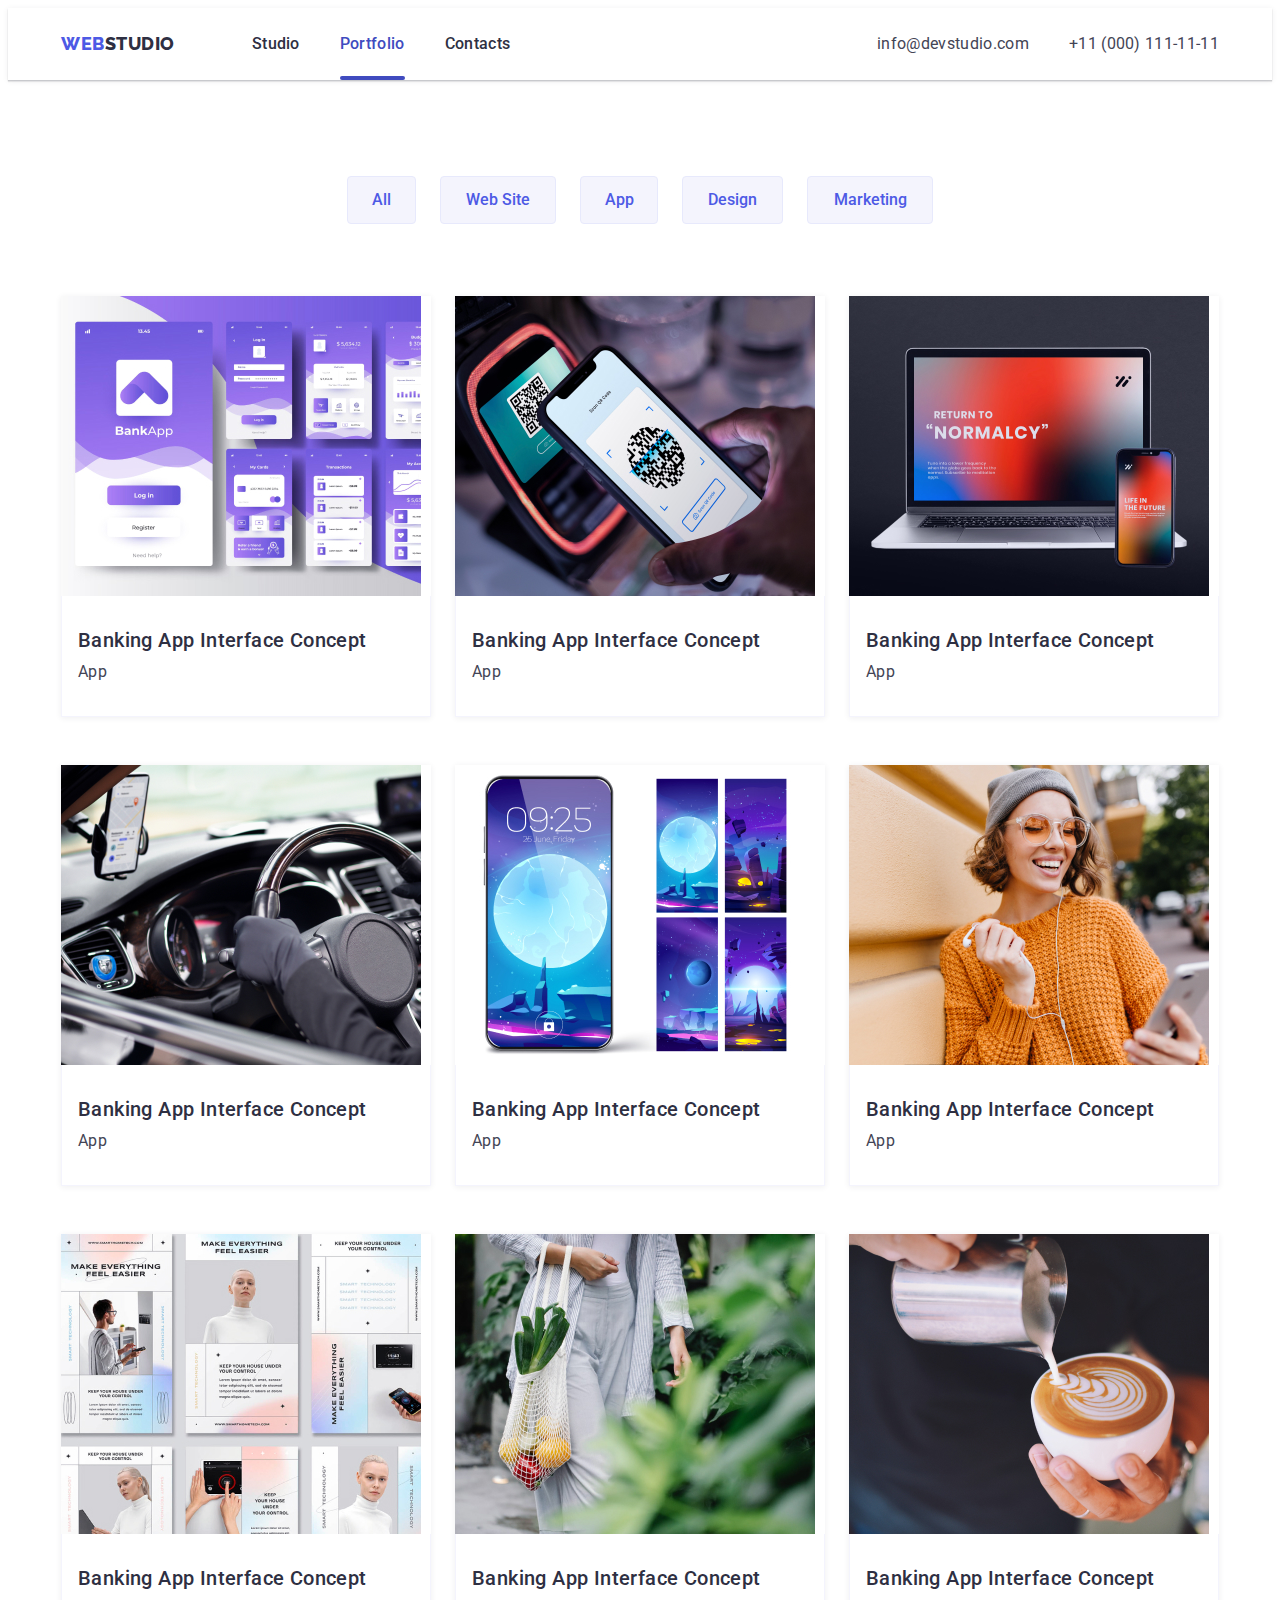
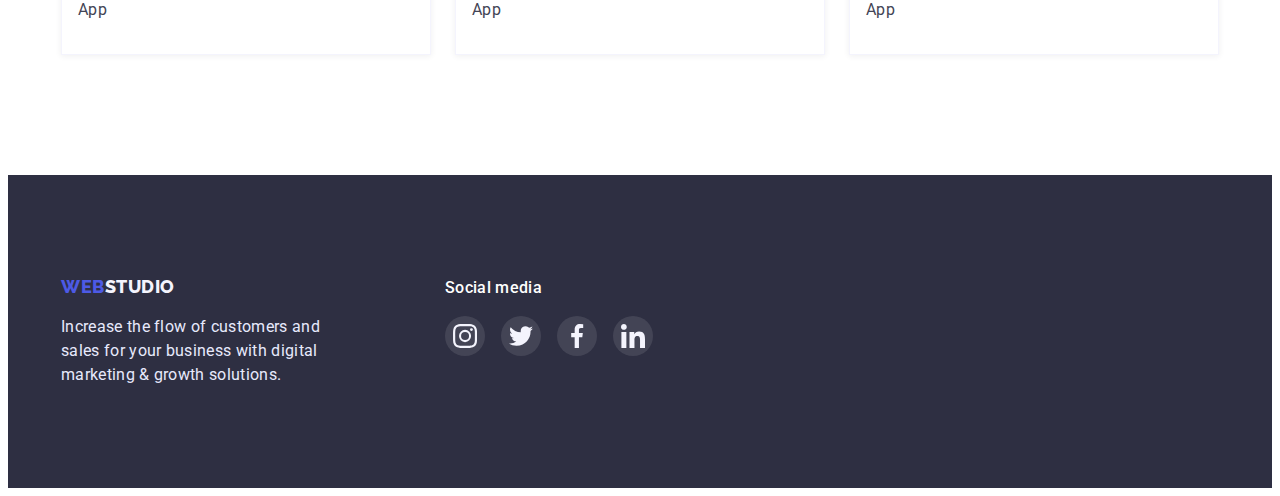
==== portfolio.html @ 468f9789 "update" ====
<!DOCTYPE html>
<html lang="en">

<head>
    <meta charset="UTF-8">
    <meta http-equiv="X-UA-Compatible" content="IE=edge">
    <meta name="viewport" content="width=device-width, initial-scale=1.0">
    <title>Portfolio</title>

    <link rel="stylesheet" href="https://cdnjs.cloudflare.com/ajax/libs/modern-normalize/1.1.0/modern-normalize.min.css"
        integrity="sha512-wpPYUAdjBVSE4KJnH1VR1HeZfpl1ub8YT/NKx4PuQ5NmX2tKuGu6U/JRp5y+Y8XG2tV+wKQpNHVUX03MfMFn9Q=="
        crossorigin="anonymous" referrerpolicy="no-referrer" />

    <link rel="preconnect" href="https://fonts.googleapis.com">
    <link rel="preconnect" href="https://fonts.gstatic.com" crossorigin>
    <link
        href="https://fonts.googleapis.com/css2?family=Raleway:wght@800&family=Roboto:wght@400;500;700;900&display=swap"
        rel="stylesheet">



    <link rel="stylesheet" href="./css/styles.css">

</head>

<body>
    <header class="header header-portfolio">
        <div class="container">
            <nav class="header-items">
                <a class="header-logo" href="https://olegkurica.github.io/goit-markup-hw-06/"><span>WEB</span>STUDIO</a>

                <ul class="header-list list">
                    <li>
                        <a class="header-link link" href="https://olegkurica.github.io/goit-markup-hw-06/">Studio</a>
                    </li>
                    <li>
                        <a class="header-link link current" href="https://olegkurica.github.io/goit-markup-hw-06/portfolio.html">Portfolio</a>
                    </li>
                    <li>
                        <a class="header-link link" href="/">Contacts</a>
                    </li>
                </ul>

            </nav>

            <ul class="header-contacts">
                <li style="margin-right: 40px;">
                    <a class="header-mail link" href="mailto:info@devstudio.com">info@devstudio.com</a>
                </li>
                <li>
                    <a class="header-phone link" href="tel:+11(000)111-11-11">+11 (000) 111-11-11</a>
                </li>
            </ul>

        </div>
    </header>

    <main>
        <section class="marketing">
            <div class="container">
                <h1 class="visually-hidden">Filter</h1>
                <ul class="filter-btn">
                    <li>
                        <button class="btn-filter-al" type="button"> All </button>
                    </li>
                    <li>
                        <button class="btn-filter-w" type="button"> Web Site </button>
                    </li>
                    <li>
                        <button class="btn-filter-ap" type="button"> App </button>
                    </li>
                    <li>
                        <button class="btn-filter-d" type="button"> Design </button>
                    </li>
                    <li>
                        <button class="btn-filter-m" type="button"> Marketing </button>
                    </li>
                </ul>

                <ul class="marketing-list list">
                    <li class="card">
                        <a class="marketing-link" href="">
                            <div class="card-item">
                                <img width="360" height="300" src="./images/bankapp.jpg" alt="bank app">
                                <div class="overlay">
                                    <p class="overlay-text">14 Stylish and User-Friendly App Design Concepts · Task Manager App · Calorie Tracker App · Exotic Fruit Ecommerce App · Cloud Storage App</p>
                                </div>
                            </div>
                            <div class="marketing-card-text">
                                <h3 class="marketing-name">Banking App Interface Concept</h3>
                                <p class="marketing-text">App</p>
                            </div>
                        </a>
                        
                    </li>
                    <li class="card">
                        <a class="marketing-link" href="">
                            <div class="card-item">
                                <img width="360" height="300" src="./images/payment.jpg" alt="cashless payment">
                                <div class="overlay">
                                    <p class="overlay-text">14 Stylish and User-Friendly App Design Concepts · Task Manager App · Calorie Tracker App ·
                                        Exotic Fruit Ecommerce App · Cloud Storage App</p>
                                </div>
                            </div>
                            <div class="marketing-card-text">
                                <h3 class="marketing-name">Banking App Interface Concept</h3>
                                <p class="marketing-text">App</p>
                            </div>
                        </a>

                    </li>
                    <li class="card">
                        <a class="marketing-link" href="">
                            <div class="card-item">
                                <img width="360" height="300" src="./images/meditationapp.jpg" alt="meditatio napp">
                                <div class="overlay">
                                    <p class="overlay-text">14 Stylish and User-Friendly App Design Concepts · Task Manager App · Calorie Tracker App ·
                                        Exotic Fruit Ecommerce App · Cloud Storage App</p>
                                </div>
                            </div>
                            <div class="marketing-card-text">
                                <h3 class="marketing-name">Banking App Interface Concept</h3>
                                <p class="marketing-text">App</p>
                            </div>
                        </a>

                    </li>
                    <li class="card">
                        <a class="marketing-link" href="">                          
                            <div class="card-item">
                                <img width="360" height="300" src="./images/taxi.jpg" alt="taxi service">
                                <div class="overlay">
                                    <p class="overlay-text">14 Stylish and User-Friendly App Design Concepts · Task Manager App · Calorie Tracker
                                        App ·
                                        Exotic Fruit Ecommerce App · Cloud Storage App</p>
                                </div>
                            </div>
                            <div class="marketing-card-text">
                                <h3 class="marketing-name">Banking App Interface Concept</h3>
                                <p class="marketing-text">App</p>
                            </div>
                            </a>

                    </li>
                    <li class="card">
                        <a class="marketing-link" href="">
                            <div class="card-item">
                                <img width="360" height="300" src="./images/screenillu.jpg" alt="screen illustrations">
                                <div class="overlay">
                                    <p class="overlay-text">14 Stylish and User-Friendly App Design Concepts · Task Manager App · Calorie Tracker
                                        App ·
                                        Exotic Fruit Ecommerce App · Cloud Storage App</p>
                                </div>
                            </div>
                            <div class="marketing-card-text">
                                <h3 class="marketing-name">Banking App Interface Concept</h3>
                                <p class="marketing-text">App</p>
                            </div>
                            </a>

                    </li>
                    <li class="card">
                        <a class="marketing-link" href="">
                            <div class="card-item">
                                <img width="360" height="300" src="./images/onlinecours.jpg" alt="online courses">
                                <div class="overlay">
                                    <p class="overlay-text">14 Stylish and User-Friendly App Design Concepts · Task Manager App · Calorie Tracker
                                        App ·
                                        Exotic Fruit Ecommerce App · Cloud Storage App</p>
                                </div>
                            </div>
                            <div class="marketing-card-text">
                                <h3 class="marketing-name">Banking App Interface Concept</h3>
                                <p class="marketing-text">App</p>
                            </div>
                            </a>

                    </li>
                    <li class="card">
                        <a class="marketing-link" href="">
                            <div class="card-item">
                                <img width="360" height="300" src="./images/instconcept.jpg" alt="instagram stories concept">
                                <div class="overlay">
                                    <p class="overlay-text">14 Stylish and User-Friendly App Design Concepts · Task Manager App · Calorie Tracker
                                        App ·
                                        Exotic Fruit Ecommerce App · Cloud Storage App</p>
                                </div>
                            </div>
                            <div class="marketing-card-text">
                                <h3 class="marketing-name">Banking App Interface Concept</h3>
                                <p class="marketing-text">App</p>
                            </div>
                            </a>

                    </li>
                    <li class="card">
                        <a class="marketing-link" href="">      
                            <div class="card-item">
                                <img width="360" height="300" src="./images/organicfood.jpg" alt="organic food">
                                <div class="overlay">
                                    <p class="overlay-text">14 Stylish and User-Friendly App Design Concepts · Task Manager App · Calorie Tracker
                                        App ·
                                        Exotic Fruit Ecommerce App · Cloud Storage App</p>
                                </div>
                            </div>
                            <div class="marketing-card-text">
                                <h3 class="marketing-name">Banking App Interface Concept</h3>
                                <p class="marketing-text">App</p>
                            </div>
                            </a>

                    </li>
                    <li class="card">
                        <a class="marketing-link" href="">
                            <div class="card-item">
                                <img width="360" height="300" src="./images/freshcoffe.jpg" alt="fresh coffee">
                                <div class="overlay">
                                    <p class="overlay-text">14 Stylish and User-Friendly App Design Concepts · Task Manager App · Calorie Tracker
                                        App ·
                                        Exotic Fruit Ecommerce App · Cloud Storage App</p>
                                </div>
                            </div>
                            <div class="marketing-card-text">
                                <h3 class="marketing-name">Banking App Interface Concept</h3>
                                <p class="marketing-text">App</p>
                            </div>
                            </a>

                    </li>
                </ul>
            </div>

        </section>


    </main>
    <footer class="footer">
        <div class="container">
            <div class="footer-items">
                <a class="footer-logo" href="https://olegkurica.github.io/goit-markup-hw-06/"><span>WEB</span>STUDIO</a>
                <p class="footer-descr">Increase the flow of customers and sales for your business with digital marketing &
                    growth solutions.</p>
    
            </div>
            <nav class="footer-soc-items">
                <p class="footer-soc-title">Social media</p>
                <ul class="footer-soc-list list">
                    <li class="footer-soc-item">
                        <a href="#" class="footer-soc-link link">
                            <svg class="footer-soc-icon">
                                <use href="./images/icons.svg#icon-instagram"></use>
                            </svg>
                        </a>
                    </li>
                    <li class="footer-soc-item">
                        <a href="#" class="footer-soc-link link">
                            <svg class="footer-soc-icon">
                                <use href="./images/icons.svg#icon-twitter"></use>
                            </svg>
                        </a>
                    </li>
                    <li class="footer-soc-item">
                        <a href="#" class="footer-soc-link link">
                            <svg class="footer-soc-icon">
                                <use href="./images/icons.svg#icon-facebook"></use>
                            </svg>
                        </a>
                    </li>
                    <li class="footer-soc-item">
                        <a href="#" class="footer-soc-link link">
                            <svg class="footer-soc-icon">
                                <use href="./images/icons.svg#icon-linkedin"></use>
                            </svg>
                        </a>
                    </li>
                </ul>
            </nav>
    
        </div>
    </footer>
</body>

</html>
---- css/styles.css ----
body {
    font-family: 'Roboto', sans-serif;
    color: var(--light-color);
}

.link {
    font-family: inherit;
}

.list {
    list-style: none;
}

.container {
    max-width: 1158px;
    margin: 0 auto;
    padding-left: 15px;
    padding-right: 15px;
}

:root {
    --light-color: #FFFFFF;
    --main-color: #2E2F42;
    --submain-color: #434455;
    --iris-color: #4D5AE5;
    --cloud-color: #F4F4FD;
    --cornflower-color: #E7E9FC;
    --light-slate-color: #8E8F99;
    --green-color: #31D0AA;
    --ocean-color: #404BBF;
    --modalbg-color: #FCFCFC;
    --black-color: #000;

    --fast-amim: 250ms cubic-bezier(0.4, 0, 0.2, 1);
}

img {
    display: block;
    max-width: 100%;
}

.visually-hidden {
    position: absolute;
    white-space: nowrap;
    width: 1px;
    height: 1px;
    overflow: hidden;
    border: 0;
    padding: 0;
    clip: rect(0 0 0 0);
    clip-path: inset(50%);
    margin: -1px;
}

/* _______ HEADER SECTION _______ */

.header {
    background: var(--light-color);
}

.header .container {
    display: flex;
    align-items: center;
    justify-content: space-between;
}

.header-portfolio {
    background: var(--light-color);
    box-shadow: 0px 2px 1px rgba(46, 47, 66, 0.08), 0px 1px 1px rgba(46, 47, 66, 0.16), 0px 1px 6px rgba(46, 47, 66, 0.08);
}

.header-items {
    display: flex;
    align-items: center;
}

.header-list {
    display: flex;
    align-items: center;
    padding-left: 0;
    margin: 0 auto;
    gap: 40px;
}
  
.header-logo {
    font-family: 'Raleway', sans-serif;
    font-weight: 800;
    font-size: 18px;
    line-height: 1.33;
    letter-spacing: 0.03em;
    color: var(--main-color);
    text-decoration: none;
    margin-right: 77px;
}

.header-logo>span {
    color: var(--iris-color);
}

.header-link {
    font-weight: 500;
    font-size: 16px;
    line-height: 1.5;
    letter-spacing: 0.02em;
    color: var(--main-color);
    text-decoration: none;
    padding: 24px 0;
    display: block;
    transition: color var(--fast-amim);
}

.current {
    display: block;
    color: var(--ocean-color);
    padding: 24px 0 0 0;
}

.current::after {
    position: relative;
    display: block;
    content: '';
    width: 100%;
    height: 4px;
    margin-top: calc(24px - 4px);
    border-radius: 2px;
    background-color: var(--ocean-color);
}

.header-link:hover,
.header-link:focus {
    color: var(--ocean-color);
}

.header-contacts {
    display: flex;
    align-items: center;
    list-style-type: none;
    padding-left: 0;
    margin: 0;
}

.header-mail:hover,
.header-mail:focus {
    color: var(--ocean-color);
}

.header-phone:hover,
.header-phone:focus {
    color: var(--ocean-color);
}

.header-mail {
    font-size: 16px;
    line-height: 1.5;
    letter-spacing: 0.02em;
    color: var(--submain-color);
    text-decoration: none;
    transition: color var(--fast-amim);
}

.header-phone {
    font-size: 16px;
    line-height: 1.5;
    letter-spacing: 0.02em;
    color: var(--submain-color);
    text-decoration: none;
    transition: color var(--fast-amim);
}

/* ________ HERO SECTION ________ */

.hero {
    background-image: linear-gradient(to right, rgba(46, 47, 66, 0.7), rgba(46, 47, 66, 0.7)),url(../images/hero-img.jpg);
    background-color: var(--main-color);
    padding: 192px 0;
    text-align: center;
    background-position: center;
    background-size: cover;
    background-repeat: no-repeat;
    max-width: 1440px;
    margin: 0 auto;
}

.hero-title {
    font-weight: 700;
    font-size: 56px;
    line-height: 1.07;
    letter-spacing: 0.02em;
    margin: 0 auto;
    color: var(--light-color);
    max-width: 497px;
}

.hero-btn {
    font-family: 'Roboto';
    background: var(--iris-color);
    box-shadow: 0px 4px 4px rgba(0, 0, 0, 0.15);
    color: var(--light-color);
    cursor: pointer;
    border-radius: 4px;
    border: 0;
    width: 170px;
    height: 51px;
    font-weight: 500;
    font-size: 16px;
    line-height: 1.18;
    letter-spacing: 0.04em;
    margin-top: 48px;
    transition: background-color var(--fast-amim);
}

.hero-btn:hover,
.hero-btn:focus {
    background-color: var(--ocean-color);
}

/* _______ SKILL SECTION _______ */

.skills {
    padding: 120px 0;
}

.skill-list {
    display: flex;
    align-items: flex-start;
    gap: 24px;
    padding-left: 0;
    margin: 0 auto;
}

.skill-list li {
    flex-basis: calc((100% - 3 * 24px) / 4);
}

.skill-name {
    font-weight: 700;
    font-size: 20px;
    line-height: 1.2;
    letter-spacing: 0.02em;
    color: var(--main-color);
    margin-bottom: 8px;
    margin-top: 0;
}

.skill-descr {
    font-size: 16px;
    line-height: 1.5;
    letter-spacing: 0.02em;
    color: var(--submain-color);
    text-decoration: none;
    margin: 0 auto;
}

.skill-icon-item {
    display: flex;
    height: 112px;
    border-radius: 4px; 
    background-color: var(--cloud-color);
    justify-content: center;
    align-items:center;
    margin-bottom: 8px;
}

.skill-decor {
    width: 64px;
    height: 64px;
}

/* _______ GALLERY SECTION _______ */

.gallery {
    padding-bottom: 120px;
}

.gallery-title {
    font-weight: 700;
    font-size: 36px;
    line-height: 1.11;
    letter-spacing: 0.02em;
    color: var(--main-color);
    text-align: center;
    margin: 0 auto;
    margin-bottom: 72px;
}

.gallery-items {
    display: flex;
    align-items: flex-start;
    gap: 24px;
    margin: 0 auto;
    padding-left: 0;
    list-style-type: none;
}

/* _______ TEAM SECTION _______ */

.team-list {
    background: var(--cloud-color);
    padding-top: 120px;
    padding-bottom: 120px;
}

.team-members {
    display: flex;
    align-items: flex-start;
    gap: 24px;
    margin: 0;
    padding-left: 0;
}

.team-title {
    font-weight: 700;
    font-size: 36px;
    line-height: 1.11;
    letter-spacing: 0.02em;
    color: var(--main-color);
    text-align: center;
    margin-bottom: 72px;
    margin-top: 0;
}

.team-card {
    background: var(--light-color);
    box-shadow: 0px 1px 6px rgba(46, 47, 66, 0.08), 0px 1px 1px rgba(46, 47, 66, 0.16), 0px 2px 1px rgba(46, 47, 66, 0.08);
    border-radius: 0px 0px 4px 4px;
    max-width: 264px;
    text-align: center;
}

.team-card-text {
    padding: 32px 0;
}

.team-member {
    font-weight: 700;
    font-size: 20px;
    line-height: 1.2;
    letter-spacing: 0.02em;
    color: var(--main-color);
    margin-bottom: 8px;
    margin-top: 0;
}

.member-descr {
    font-size: 16px;
    line-height: 1.5;
    letter-spacing: 0.02em;
    color: var(--submain-color);
    margin: 0;
    margin-bottom: 8px;
}

.team-soc-link {
    padding: 12px;
    margin: 0 auto;
    background-color: var(--iris-color);
    width: 40px;
    height: 40px;
    border-radius: 50%;
    display: flex;
    transition: background-color var(--fast-amim);
}

.team-soc-list {
    padding-left: 0;
    margin: 0;
    display: flex;
    gap: 24px;
    align-items: center;
    justify-content: center;
}

.team-soc-link:hover,
.team-soc-link:focus {
    background-color: #404BBF;
}

.team-soc-icon {
    width: 16px;
    height: 16px;
}

/* _______ FOOTER SECTION _______ */

.footer {
    background: var(--main-color);
    padding-top: 100px;
    padding-bottom: 100px;
}

.footer-logo {
    font-family: 'Raleway', sans-serif;
    font-weight: 800;
    font-size: 18px;
    line-height: 1.33;
    width: 115px;
    letter-spacing: 0.03em;
    color: var(--cloud-color);
    text-decoration: none;
}

.footer-logo>span {
    color: var(--iris-color);
}

.footer-descr {
    font-size: 16px;
    line-height: 1.5;
    letter-spacing: 0.02em;
    color: var(--cornflower-color);
    max-width: 264px;
    margin-bottom: 0;
}

.footer-soc-title {
    font-weight: 500;
    font-size: 16px;
    line-height: 1.5;
    letter-spacing: 0.02em;
    margin: 0;
    margin-bottom: 16px;
}

.footer-soc-icon {
    width: 24px;
    height: 24px;
}

.footer-soc-list {
    margin: 0;
    padding-left: 0;
    display: flex;
    gap: 16px;
    align-items: center;
    justify-content: center;
}

.footer-soc-list li {
    flex-basis: calc((100% - 3 * 24px) / 4);
}

.footer-soc-item {
    margin: 0;
    width: 40px;
    height: 40px;
    display: flex;
}

.footer-soc-link {
    padding: 8px;
    background-color: rgba(255, 255, 255, 0.1);
    border-radius: 50%;
    transition: background-color var(--fast-amim);
}

.footer-soc-link:hover,
.footer-soc-link:focus {
    background-color: var(--green-color);
}

.footer .container {
    display: flex;
    align-items: baseline;
    justify-content: flex-start;
}

.footer-items {
    margin-right: 120px;
}

.footer-soc-items {
    margin-right: 80px;
}

.footer-soc-items {
    height: 112px;
}

.footer-form-input::placeholder {
    font-size: 12px;
    line-height: 2;
    letter-spacing: 0.04em;
    color: rgba(255, 255, 255, 0.6);
}

.footer-form-title {
    font-weight: 500;
    font-size: 16px;
    line-height: 1.5;
    letter-spacing: 0.02em;
    margin: 0;
    margin-bottom: 16px;
}

.footer-form-btn {
    display: flex;
    align-items: center;
    gap: 16px;
    background-color: var(--iris-color);
    border-radius: 4px;
    border: 0;
    letter-spacing: 0.04em;
    color: var(--light-color);
    font-weight: 500;
    font-size: 16px;
    line-height: 1.5;
    width: 164px;
    height: 40px;
    cursor: pointer;
    transition: background-color var(--fast-amim), box-shadow var(--fast-amim);
    padding: 8px 24px 8px 24px;
}

.footer-form-btn:hover,
.footer-form-btn:focus {
    background-color: var(--ocean-color);
    box-shadow: 0px 4px 4px rgba(0, 0, 0, 0.15);
}

.footer-form-input {
    background-color: var(--main-color);
    border: 1px solid rgba(255, 255, 255, 0.3);
    filter: drop-shadow(0px 4px 4px rgba(0, 0, 0, 0.15));
    border-radius: 4px;
    width: 264px;
    height: 40px;
    padding: 8px 0 8px 16px;
    margin-right: 24px;
    outline: none;
    color: rgba(255, 255, 255, 0.6);
    font-size: 18px;
}

.footer-form {
    display: flex;
}

/* _______ FILTER SECTION _______ */

.filter-btn {
    display: flex; 
    justify-content: center;
    gap: 24px;
    margin-bottom: 72px;
    margin-top: 0;
    list-style-type: none;
    padding-left: 0;
}

.btn-filter-al {
    font-family: 'Roboto', sans-serif;
    background-color: var(--cloud-color);
    border: 1px solid var(--cornflower-color);
    border-radius: 4px;
    cursor: pointer;
    color: var(--iris-color);
    font-weight: 500;
    font-size: 16px;
    line-height: 1.5;
    width: 69px;
    height: 48px;
    transition: background-color var(--fast-amim), box-shadow var(--fast-amim), color var(--fast-amim), border-color var(--fast-amim);
}

.btn-filter-al:hover,
.btn-filter-al:focus {
    background-color: var(--iris-color);
    box-shadow: 0px 3px 1px rgba(0, 0, 0, 0.1), 0px 2px 1px rgba(0, 0, 0, 0.08), 0px 2px 2px rgba(0, 0, 0, 0.12);
    color: var(--light-color);
    border-color: transparent;
}

.btn-filter-w {
    font-family: 'Roboto', sans-serif;
    background-color: var(--cloud-color);
    border: 1px solid var(--cornflower-color);
    border-radius: 4px;
    cursor: pointer;
    color: var(--iris-color);
    font-weight: 500;
    font-size: 16px;
    line-height: 1.5;
    width: 116px;
    height: 48px;
    transition: background-color var(--fast-amim), box-shadow var(--fast-amim), color var(--fast-amim), border-color var(--fast-amim);
}

.btn-filter-w:hover,
.btn-filter-w:focus {
    background-color: var(--iris-color);
    box-shadow: 0px 3px 1px rgba(0, 0, 0, 0.1), 0px 2px 1px rgba(0, 0, 0, 0.08), 0px 2px 2px rgba(0, 0, 0, 0.12);
    color: var(--light-color);
    border-color: transparent;
}

.btn-filter-ap {
    font-family: 'Roboto', sans-serif;
    background-color: var(--cloud-color);
    border: 1px solid var(--cornflower-color);
    border-radius: 4px;
    cursor: pointer;
    color: var(--iris-color);
    font-weight: 500;
    font-size: 16px;
    line-height: 1.5;
    width: 78px;
    height: 48px;
    transition: background-color var(--fast-amim), box-shadow var(--fast-amim), color var(--fast-amim), border-color var(--fast-amim);
}

.btn-filter-ap:hover,
.btn-filter-ap:focus {
    background-color: var(--iris-color);
    box-shadow: 0px 3px 1px rgba(0, 0, 0, 0.1), 0px 2px 1px rgba(0, 0, 0, 0.08), 0px 2px 2px rgba(0, 0, 0, 0.12);
    color: var(--light-color);
    border-color: transparent;
}

.btn-filter-d {
    font-family: 'Roboto', sans-serif;
    background-color: var(--cloud-color);
    border: 1px solid var(--cornflower-color);
    border-radius: 4px;
    cursor: pointer;
    color: var(--iris-color);
    font-weight: 500;
    font-size: 16px;
    line-height: 1.5;
    width: 101px;
    height: 48px;
    transition: background-color var(--fast-amim), box-shadow var(--fast-amim), color var(--fast-amim), border-color var(--fast-amim);
}

.btn-filter-d:hover,
.btn-filter-d:focus {
    background-color: var(--iris-color);
    box-shadow: 0px 3px 1px rgba(0, 0, 0, 0.1), 0px 2px 1px rgba(0, 0, 0, 0.08), 0px 2px 2px rgba(0, 0, 0, 0.12);
    color: var(--light-color);
    border-color: transparent;
}

.btn-filter-m {
    font-family: 'Roboto', sans-serif;
    background-color: var(--cloud-color);
    border: 1px solid var(--cornflower-color);
    border-radius: 4px;
    cursor: pointer;
    color: var(--iris-color);
    font-weight: 500;
    font-size: 16px;
    line-height: 1.5;
    width: 126px;
    height: 48px;
    transition: background-color var(--fast-amim), box-shadow var(--fast-amim), color var(--fast-amim), border-color var(--fast-amim);
}

.btn-filter-m:hover,
.btn-filter-m:focus {
    background-color: var(--iris-color);
    box-shadow: 0px 3px 1px rgba(0, 0, 0, 0.1), 0px 2px 1px rgba(0, 0, 0, 0.08), 0px 2px 2px rgba(0, 0, 0, 0.12);
    color: var(--light-color);
    border-color: transparent;
}

/* _______ MARKETING SECTION _______ */

.marketing {
    padding: 96px 0 120px 0;
}

.marketing-list {
    display: flex;
    flex-wrap: wrap;
    row-gap: 48px;
    column-gap: 24px;
    padding-left: 0;
    margin: 0 auto;
}

.marketing-list .card {
    flex-basis: calc((100% - 2 * 24px) / 3);
}

.marketing-card-text {
    padding: 32px 0 32px 16px;
    border: 0.5px solid var(--cloud-color);
    border-top-width: 0px;
}

.marketing-link {
    position: relative;
    text-decoration: none;
    color: var(--main-color);
    box-shadow: 0px 1px 6px rgba(46, 47, 66, 0.08);
    display: block;
    transition: box-shadow var(--fast-amim);
}

.marketing-link:hover,
.marketing-link:focus {
    box-shadow: 0px 1px 6px rgba(46, 47, 66, 0.08), 0px 1px 1px rgba(46, 47, 66, 0.16), 0px 2px 1px rgba(46, 47, 66, 0.08);
}

.marketing-text {
    margin: 0;
    font-size: 16px;
    line-height: 1.5;
    letter-spacing: 0.02em;
    color: var(--submain-color);
}

.marketing-name {
    margin-top: 0;
    margin-bottom: 8px;
    font-weight: 500;
    font-size: 20px;
    line-height: 1.2;
    letter-spacing: 0.02em;
    color: var(--main-color);
}

.card-item {
    overflow: hidden;
    position: relative;
}

.overlay {
    position: absolute;
    top: 0;
    left: 0;
    transform: translateY(100%);
    width: 100%;
    height: 100%;
    background-color: var(--iris-color);
    transition: transform var(--fast-amim);
}

.marketing-link:hover .overlay,
.marketing-link:focus .overlay {
    transform: translateY(0);
}

.overlay-text {
    font-size: 16px;
    line-height: 1.5;
    letter-spacing: 0.02em;
    color: var(--cloud-color);
    padding: 40px 32px 0 32px;
    margin: 0;
}

/* _______ CUSTOMERS SECTION _______ */

.customers {
    padding: 120px 0 120px 0;
}

.customers-title {
    font-weight: 700;
    font-size: 36px;
    line-height: 1.11;
    text-align: center;
    letter-spacing: 0.02em;
    color: var(--main-color);
    margin-bottom: 72px;
    margin-top: 0;
}

.customers-icon {
    width: 104px;
    height: 56px;
}

.customers-list {
    margin: 0;
    padding-left: 0; 
    display: flex;
    gap: 24px;
    align-items: center;
    justify-content: center;
}

.customers-list li {
    flex-basis: calc((100% - 5 * 24px) / 6);
}

.customers-item {
    list-style-type: none;
    margin: 0 auto;
    width: 168px;
    display: flex;
}

.customers-link {
    padding: 16px 32px 16px 32px;
    fill: var(--light-slate-color);
    border: 1px solid var(--light-slate-color);
    border-radius: 4px;
    width:100%;
    height:100%;
    transition: fill 250ms cubic-bezier(0.4, 0, 0.2, 1), border-color 250ms cubic-bezier(0.4, 0, 0.2, 1);
}

.customers-link:hover,
.customers-link:focus {
    fill: var(--iris-color);
    border-color: var(--iris-color);
}   

/* _______ MODAL SECTION _______ */

.backdrop {
    position: fixed;
    top: 0;
    left: 0;
    width: 100%;
    height: 100%;
    background: rgba(46, 47, 66, 0.4);
    transition: visibility var(--fast-amim), opacity var(--fast-amim);
}

.backdrop.is-hidden {
    visibility: hidden;
    opacity: 0;
    pointer-events: none;
}

.modal {
    position: absolute;
    transform: translate(-50%, -50%);
    top: 50%;
    left: 50%;
    background-color: var(--modalbg-color);
    box-shadow: 0px 1px 1px rgba(0, 0, 0, 0.14), 0px 1px 3px rgba(0, 0, 0, 0.12), 0px 2px 1px rgba(0, 0, 0, 0.2);
    border-radius: 4px;
    width: 408px;
    height: 584px;
    padding: 72px 24px 24px 24px;
}

.modal-btn {
    position: absolute;
    top: 24px;
    right: 24px;
    width: 24px;
    height: 24px;
    display: flex;
    align-items: center;
    justify-content: center;
    border: 1px solid rgba(0, 0, 0, 0.1);
    background-color: var(--cornflower-color);
    cursor: pointer;
    border-radius: 50%;
    transition: fill var(--fast-amim), background-color var(--fast-amim);
}

.modal-btn:hover,
.modal-btn:focus {
    background-color: var(--ocean-color);
    fill: var(--light-color);
}

.modal-form {
    display: flex;
    justify-content: center;
    flex-wrap: wrap;
}

.modal-form-title {
    font-weight: 500;
    font-size: 16px;
    line-height: 1.5;
    text-align: center;
    letter-spacing: 0.02em;
    color: var(--main-color);
    margin: 0;
    margin-bottom: 14px;
    width: 360px;
    height: 24px;
}

.modal-form-label {
    font-weight: 400;
    font-size: 12px;
    line-height: 1.33;
    letter-spacing: 0.01em;
    color: var(--light-slate-color);
    height: 14px;
}

.modal-form-text {
    font-weight: 400;
    font-size: 12px;
    line-height: 1.33;
    letter-spacing: 0.04em;
    color: #757575;
    user-select: none;
}

.modal-form-comment::placeholder {
    font-weight: 400;
    font-size: 12px;
    line-height: 1.33;
    letter-spacing: 0.04em;
    color: rgba(117, 117, 117, 0.5);
}

.modal-form-comment::placeholder:focus {
    color: var(--black-color);
}

.modal-form-input {
    width: 100%;
    height: 40px;
    border: 1px solid rgba(33, 33, 33, 0.2);
    border-radius: 4px;
    outline: transparent;
    background-color: var(--modalbg-color);
    font-size: 18px;
    color: var(--black-color);
    padding-left: 34px;
    padding-top: 11px;
    padding-bottom: 11px;
    margin: 0;
    margin-top: 4px;
    fill: var(--main-color);
    transition: border-color var(--fast-amim);
}

.modal-form-input:focus {
    border-color: var(--iris-color);
}

.modal-form-input:focus + .modal-form-icon {
    fill: var(--iris-color);
}

.modal-form-comment {
    border: 1px solid rgba(33, 33, 33, 0.2);
    border-radius: 4px;
    width: 360px;
    height: 120px;
    outline: transparent;
    padding: 8px 16px;
    margin-top: 4px;
    transition: border-color var(--fast-amim);
    resize: none;
}

.modal-form-comment:focus {
    border-color: var(--iris-color);
}

.modal-form-agreement {
    display: flex;
    justify-content: center;
    align-items: center;
    gap: 8px;
    font-size: 12px;
}

.modal-form-btn {
    font-weight: 500;
    font-size: 16px;
    line-height: 1.5;
    letter-spacing: 0.04em;
    background-color: var(--iris-color);
    box-shadow: 0px 4px 4px rgba(0, 0, 0, 0.15);
    border-radius: 4px;
    color: var(--light-color);
    border: transparent;
    width: 169px;
    height: 56px;
    padding: 0;
    margin-top: 24px;
    cursor: pointer;
    transition: background-color var(--fast-amim);
}

.modal-form-btn:hover,
.modal-form-btn:focus {
    background-color: var(--ocean-color);
}

.modal-form-field {
    display: block;
    position: relative;
    margin-bottom: 8px;
    width: 100%;
    height: 58px;
    fill: var(--main-color);
}

.modal-form-field-comment {
    display: block;
    position: relative;
    margin-bottom: 16px;
    width: 100%;
    height: 138px;
    font-size: 18px;
}

.modal-form-icon {
    position: absolute;
    bottom: 8px;
    left: 16px;
    transition: fill var(--fast-amim);
}

.modal-form-group {
    width: 360px;
}

.modal-form-checkbox {
    appearance: none;
    width: 16px;
    height: 16px;
    border: 1.25px solid var(--main-color);
    border-radius: 2px;
    transition: var(--fast-amim);
    fill: var(--cloud-color);
}

.modal-form-checkbox:checked {
    background-image: url("/images/checkbox.svg");
    background-repeat: no-repeat;
    background-position: center;
    background-color: var(--iris-color);
    border-color: var(--iris-color);
}
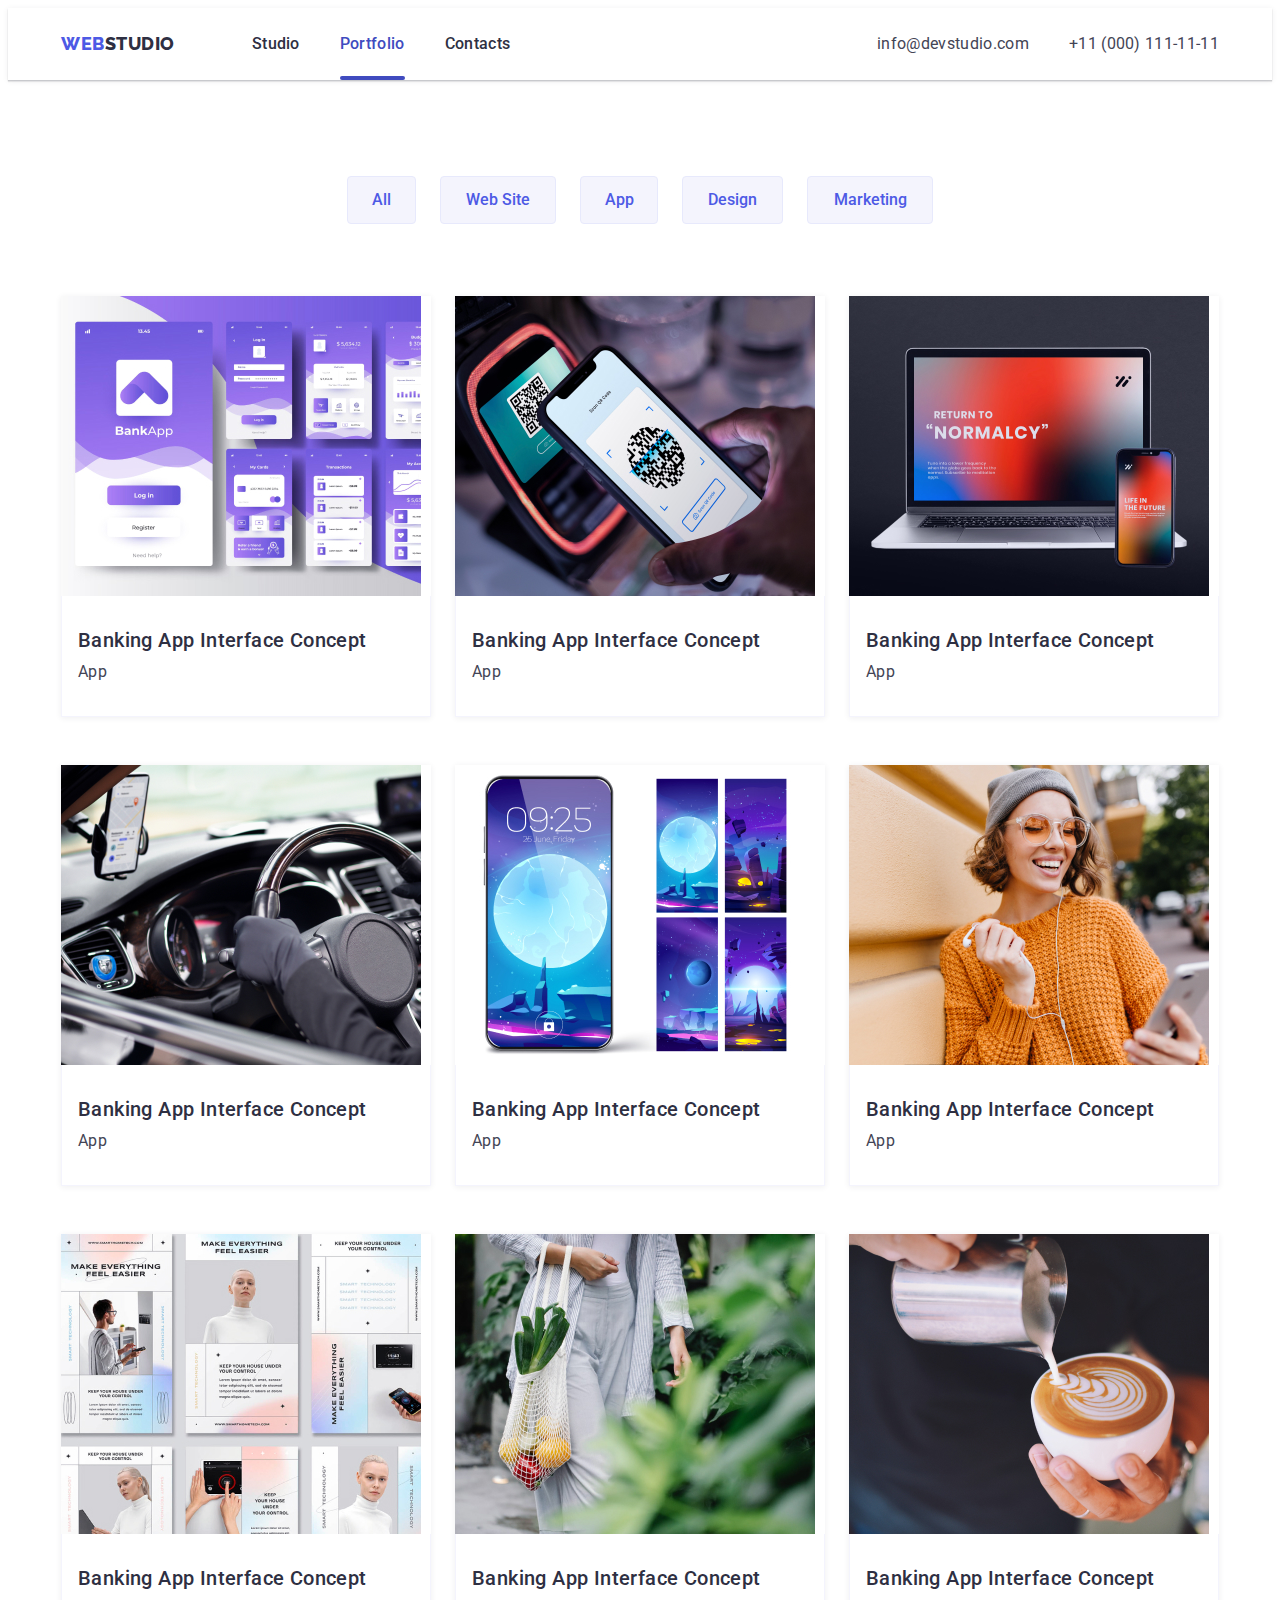
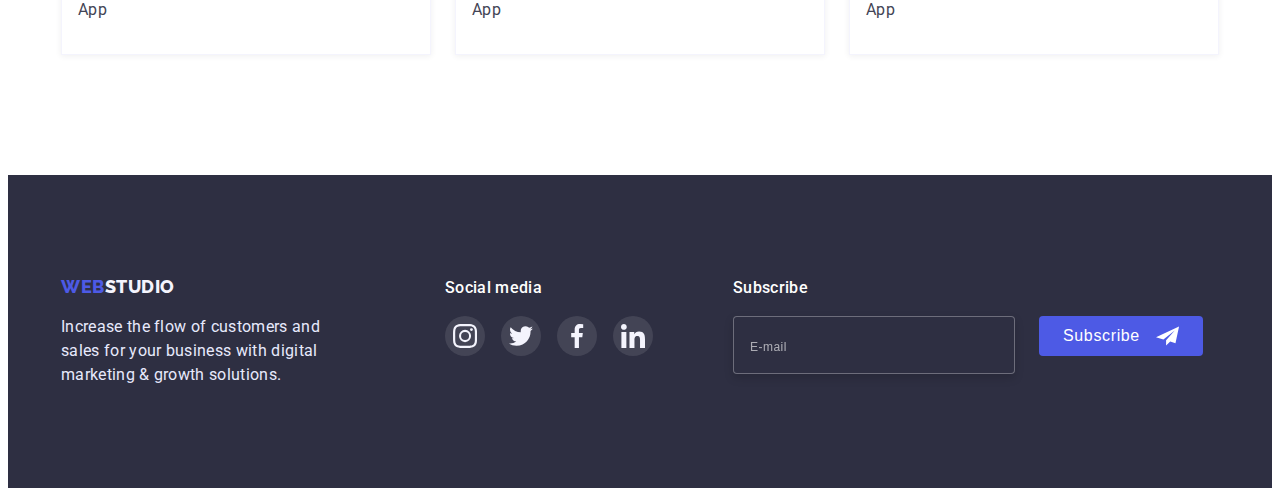
==== commit 861e5e00: "fix" ====
--- a/portfolio.html
+++ b/portfolio.html
@@ -276,6 +276,21 @@
                 </ul>
             </nav>
     
+            <div class="footer-form-items">
+                <h3 class="footer-form-title">Subscribe</h3>
+                <form class="footer-form" name="footer_form" autocomplete="on">
+                    <label for="footer_email" class="footer-form-field visually-hidden"></label>
+                    <input class="footer-form-input" type="email" name="user_mail" placeholder="E-mail" id="footer_email">
+                    <button class="footer-form-btn" type="submit">
+                        <span class="footer-btn-text">Subscribe</span>
+                        <svg class="footer-form-icon" width="24px" height="24px">
+                            <use href="./images/icons.svg#icon-telegram"></use>
+                        </svg>
+                    </button>
+                </form>
+            </div>
+    
+    
         </div>
     </footer>
 </body>
--- a/css/styles.css
+++ b/css/styles.css
@@ -834,7 +834,6 @@
     box-shadow: 0px 1px 1px rgba(0, 0, 0, 0.14), 0px 1px 3px rgba(0, 0, 0, 0.12), 0px 2px 1px rgba(0, 0, 0, 0.2);
     border-radius: 4px;
     width: 408px;
-    height: 584px;
     padding: 72px 24px 24px 24px;
 }
 
@@ -864,6 +863,7 @@
     display: flex;
     justify-content: center;
     flex-wrap: wrap;
+    width: 360px;
 }
 
 .modal-form-title {
@@ -987,28 +987,21 @@
     position: relative;
     margin-bottom: 8px;
     width: 100%;
-    height: 58px;
     fill: var(--main-color);
 }
 
 .modal-form-field-comment {
-    display: block;
     position: relative;
     margin-bottom: 16px;
     width: 100%;
-    height: 138px;
     font-size: 18px;
 }
 
 .modal-form-icon {
     position: absolute;
-    bottom: 8px;
+    bottom: 13px;
     left: 16px;
     transition: fill var(--fast-amim);
-}
-
-.modal-form-group {
-    width: 360px;
 }
 
 .modal-form-checkbox {
@@ -1022,7 +1015,7 @@
 }
 
 .modal-form-checkbox:checked {
-    background-image: url("/images/checkbox.svg");
+    background-image: url("../images/checkbox.svg");
     background-repeat: no-repeat;
     background-position: center;
     background-color: var(--iris-color);
